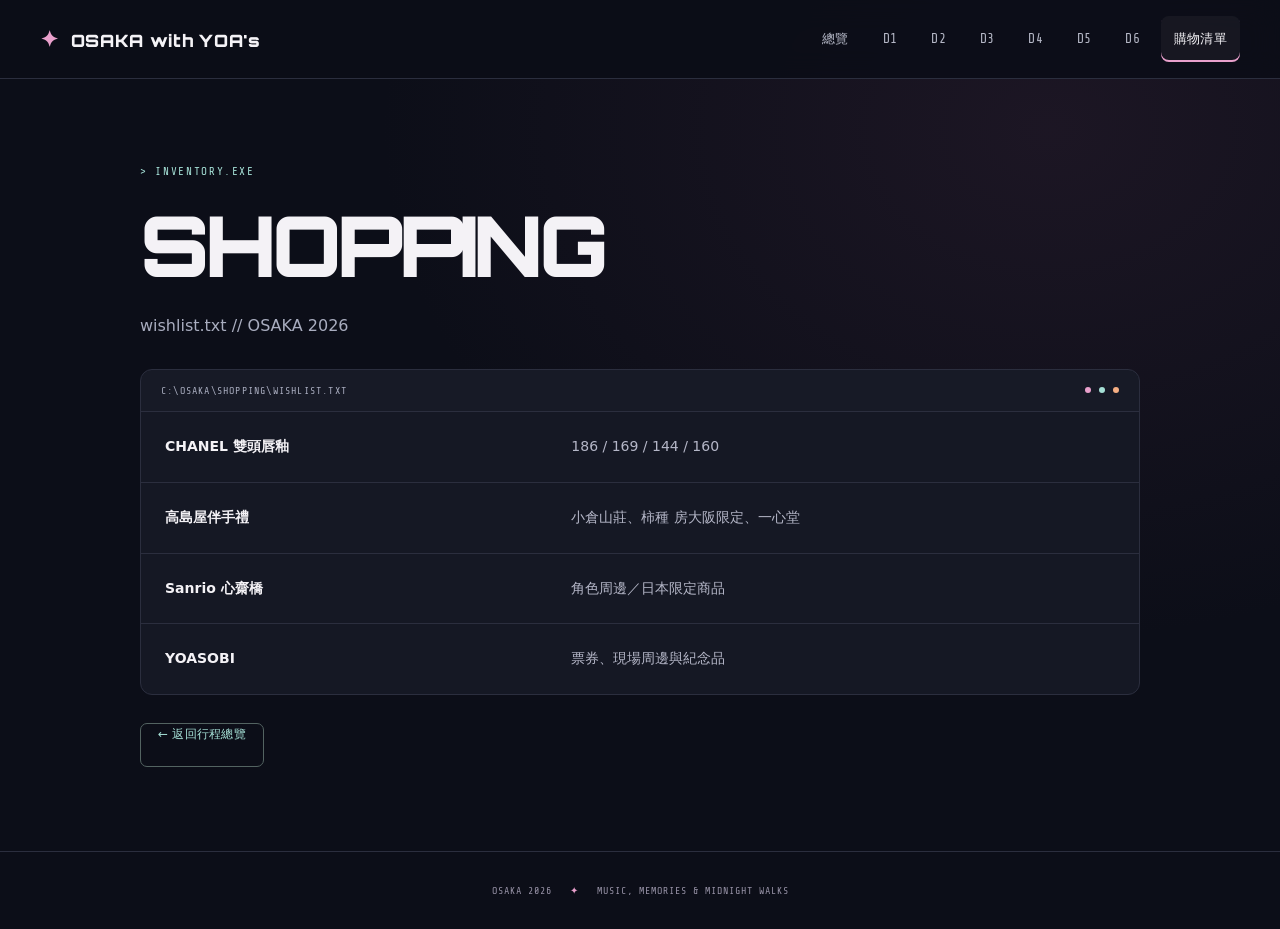
==== shopping.html @ 96be24d6 "Add Osaka travel site with refined responsive design" ====
<!doctype html>
<html lang="zh-Hant">
<head>
<meta charset="utf-8"><meta name="viewport" content="width=device-width, initial-scale=1">
<meta name="theme-color" content="#090014">
<title>Shopping // Osaka 2026</title>
<link rel="preconnect" href="https://fonts.googleapis.com">
<link rel="preconnect" href="https://fonts.gstatic.com" crossorigin>
<link href="https://fonts.googleapis.com/css2?family=Orbitron:wght@400;500;700;900&family=Share+Tech+Mono&display=swap" rel="stylesheet">
<link rel="stylesheet" href="./assets/css/styles.css">
</head><body><div class="sun"></div><div class="grid-floor"></div><div class="scanlines"></div>
<a class="skip-link" href="#main-content">跳至主要內容</a><header class="site-header">
  <div class="wrap nav">
    <a class="brand" href="./index.html">OSAKA with YOA's</a>
    <nav class="navlinks" aria-label="主要導覽">
      <a href="./index.html">總覽</a>
      <a href="./days/day1.html">D1</a>
      <a href="./days/day2.html">D2</a>
      <a href="./days/day3.html">D3</a>
      <a href="./days/day4.html">D4</a>
      <a href="./days/day5.html">D5</a>
      <a href="./days/day6.html">D6</a>
      <a href="./shopping.html">購物清單</a>
    </nav>
  </div>
</header>
<main id="main-content" class="section"><div class="wrap">
  <div class="kicker">&gt; inventory.exe</div>
  <h1 class="page-title">SHOPPING</h1>
  <p class="lead">wishlist.txt // OSAKA 2026</p>
  <div class="shop-list reveal">
    <div class="window-bar"><span>C:\OSAKA\SHOPPING\wishlist.txt</span><div class="dots"><i class="dot m"></i><i class="dot c"></i><i class="dot o"></i></div></div>
    <div class="shop-row"><strong>CHANEL 雙頭唇釉</strong><span>186 / 169 / 144 / 160</span></div>
    <div class="shop-row"><strong>高島屋伴手禮</strong><span>小倉山莊、柿種 房大阪限定、一心堂</span></div>
    <div class="shop-row"><strong>Sanrio 心齋橋</strong><span>角色周邊／日本限定商品</span></div>
    <div class="shop-row"><strong>YOASOBI</strong><span>票券、現場周邊與紀念品</span></div>
  </div>
  <a class="btn back" href="index.html"><span>← 返回行程總覽</span></a>
</div></main>
<footer><div class="wrap">OSAKA 2026 <span class="footer-dot">✦</span> MUSIC, MEMORIES & MIDNIGHT WALKS</div></footer>
<script src="./assets/js/main.js"></script></body></html>
---- assets/css/styles.css ----
:root{
  --void:#090014;
  --fg:#E0E0E0;
  --panel:rgba(26,16,60,.82);
  --panel-solid:#1a103c;
  --magenta:#FF00FF;
  --cyan:#00FFFF;
  --orange:#FF9900;
  --border:#2D1B4E;
  --muted:#9d93b5;
  --heading:"Orbitron",sans-serif;
  --mono:"Share Tech Mono",monospace;
  --container:1180px;
  --section:clamp(72px,9vw,124px);
}
*{box-sizing:border-box}
html{scroll-behavior:smooth}
body{
  margin:0;background:var(--void);color:var(--fg);font-family:var(--mono);
  line-height:1.65;overflow-x:hidden;
}
a{color:inherit}
.wrap{width:min(var(--container),calc(100% - 28px));margin:auto;position:relative;z-index:2}
.scanlines{
  position:fixed;inset:0;z-index:80;pointer-events:none;
  background:linear-gradient(rgba(18,16,20,0) 50%,rgba(0,0,0,.24) 50%),
             linear-gradient(90deg,rgba(255,0,0,.025),rgba(0,255,0,.01),rgba(0,0,255,.025));
  background-size:100% 4px,5px 100%;mix-blend-mode:screen;opacity:.48;
}
.sun{
  position:fixed;width:min(60vw,680px);aspect-ratio:1;border-radius:50%;
  left:50%;top:5vh;transform:translateX(-50%);
  background:linear-gradient(to bottom,var(--orange),var(--magenta));
  filter:blur(110px);opacity:.18;z-index:-2;pointer-events:none;
}
.grid-floor{
  position:fixed;left:-35vw;right:-35vw;bottom:-25vh;height:68vh;z-index:-1;pointer-events:none;
  background-image:linear-gradient(transparent 95%,rgba(255,0,255,.72) 95%),
                   linear-gradient(90deg,transparent 95%,rgba(0,255,255,.50) 95%);
  background-size:42px 42px;transform:perspective(500px) rotateX(62deg) scale(1.6);
  transform-origin:bottom center;mask-image:linear-gradient(to bottom,transparent,black 25%,black);opacity:.40;
}
.site-header{
  position:sticky;top:0;z-index:50;background:rgba(9,0,20,.88);
  border-bottom:1px solid rgba(0,255,255,.35);backdrop-filter:blur(14px);
}
.nav{display:flex;align-items:center;justify-content:space-between;gap:20px;min-height:58px}
.brand{font-family:var(--heading);font-weight:900;color:var(--magenta);text-decoration:none;text-shadow:0 0 12px #ff00ff}
.navlinks{display:flex;gap:4px;overflow:auto;scrollbar-width:none}
.navlinks::-webkit-scrollbar{display:none}
.navlinks a{
  text-decoration:none;padding:18px 10px 15px;font-size:12px;letter-spacing:.1em;text-transform:uppercase;
  color:#aaa0ba;border-bottom:2px solid transparent;white-space:nowrap;transition:.2s linear;
}
.navlinks a:hover,.navlinks a.active{color:var(--cyan);border-color:var(--cyan);text-shadow:0 0 9px var(--cyan)}
.hero{min-height:88svh;display:grid;align-items:center;padding:70px 0}
.kicker,.prompt{color:var(--cyan);text-transform:uppercase;letter-spacing:.18em;font-size:12px}
.hero h1,.page-title{
  margin:16px 0 0;font-family:var(--heading);text-transform:uppercase;font-weight:900;
  line-height:.86;letter-spacing:-.055em;
  background:linear-gradient(90deg,var(--orange),var(--magenta),var(--cyan));
  -webkit-background-clip:text;color:transparent;filter:drop-shadow(0 0 26px rgba(255,0,255,.35));
}
.hero h1{font-size:clamp(58px,12vw,156px);max-width:1050px}
.page-title{font-size:clamp(54px,9vw,118px)}
.lead{max-width:760px;font-size:clamp(17px,2vw,22px);color:#d5cfe2;margin:22px 0 32px}
.system-panel,.card,.terminal{
  border:2px solid var(--cyan);background:rgba(9,0,20,.72);box-shadow:0 0 24px rgba(0,255,255,.16);backdrop-filter:blur(12px);
}
.window-bar{
  display:flex;align-items:center;justify-content:space-between;gap:14px;padding:10px 14px;
  border-bottom:1px solid var(--cyan);background:rgba(0,255,255,.08);
  text-transform:uppercase;letter-spacing:.12em;color:var(--cyan);font-size:12px;
}
.dots{display:flex;gap:8px}.dot{width:10px;height:10px;border-radius:50%}
.dot.m{background:var(--magenta);box-shadow:0 0 10px var(--magenta)}
.dot.c{background:var(--cyan);box-shadow:0 0 10px var(--cyan)}
.dot.o{background:var(--orange);box-shadow:0 0 10px var(--orange)}
.meta-grid{display:grid;grid-template-columns:repeat(4,1fr)}
.meta{padding:18px;min-height:104px;border-right:1px solid rgba(0,255,255,.25)}
.meta:last-child{border-right:0}
.meta small{display:block;color:var(--magenta);letter-spacing:.12em;text-transform:uppercase;margin-bottom:8px}
.section{padding:var(--section) 0}
.section-head{display:grid;grid-template-columns:.8fr 1.2fr;gap:48px;align-items:end;margin-bottom:52px}
.section-head h2{font-family:var(--heading);font-size:clamp(40px,6vw,78px);line-height:.95;margin:0;color:#fff;text-transform:uppercase}
.section-head p{color:#c4bbcf;font-size:18px}
.day-grid{display:grid;grid-template-columns:repeat(3,1fr);gap:18px}
.day-card{
  min-height:280px;padding:22px;border:1px solid rgba(255,0,255,.34);border-top:2px solid var(--cyan);
  background:var(--panel);text-decoration:none;position:relative;overflow:hidden;transition:.2s linear;
}
.day-card:hover{transform:translateY(-7px);box-shadow:0 0 30px rgba(255,0,255,.20),0 0 18px rgba(0,255,255,.12);border-color:var(--magenta)}
.day-card .num{font-family:var(--heading);font-size:68px;font-weight:900;color:transparent;-webkit-text-stroke:2px var(--magenta)}
.day-card h3{font-family:var(--heading);color:var(--cyan);font-size:22px;margin:18px 0 8px;text-transform:uppercase}
.day-card p{color:#bcb3c9;margin:0}
.event-list{display:flex;flex-direction:column;gap:16px;margin-top:42px}
.event{border:1px solid rgba(255,0,255,.30);border-top:2px solid var(--cyan);background:var(--panel);padding:22px 24px}
.event-time{color:var(--magenta);font-size:12px;letter-spacing:.11em;text-transform:uppercase;margin-bottom:8px}
.event h3{font-family:var(--heading);font-size:22px;color:var(--cyan);margin:0;text-transform:uppercase;text-shadow:0 0 7px rgba(0,255,255,.65)}
.event p{color:#bdb4c9;margin:10px 0 0}
.tags,.actions{display:flex;flex-wrap:wrap;gap:10px;margin-top:14px}
.tag{border:1px solid rgba(255,0,255,.55);color:#ffc4ff;padding:5px 9px;font-size:11px;transform:skewX(-12deg)}
.tag span{display:inline-block;transform:skewX(12deg)}
.btn{
  min-height:44px;display:inline-flex;align-items:center;justify-content:center;padding:0 16px;
  text-decoration:none;text-transform:uppercase;letter-spacing:.1em;font-size:12px;
  border:2px solid var(--cyan);color:var(--cyan);transform:skewX(-12deg);transition:.2s linear;
}
.btn span{transform:skewX(12deg)}
.btn:hover{transform:skewX(0) scale(1.04);background:var(--cyan);color:#000;box-shadow:0 0 24px var(--cyan)}
.btn:hover span{transform:none}
.feature{
  margin:52px 0;padding:42px;border-top:2px solid var(--magenta);border-bottom:2px solid var(--cyan);
  background:radial-gradient(circle at 80% 20%,rgba(255,0,255,.22),transparent 30rem),rgba(15,4,33,.96);
}
.feature h2{font-family:var(--heading);font-size:clamp(46px,7vw,88px);margin:0;background:linear-gradient(90deg,var(--orange),var(--magenta),var(--cyan));-webkit-background-clip:text;color:transparent}
.feature .big-time{font-family:var(--heading);font-size:clamp(30px,4vw,50px);color:#fff;margin-top:18px}
.shop-list{border:2px solid rgba(224,224,224,.22);background:rgba(26,16,60,.92)}
.shop-row{display:grid;grid-template-columns:1fr 1.4fr;gap:18px;padding:18px;border-bottom:1px solid rgba(224,224,224,.14)}
.shop-row:last-child{border-bottom:0}.shop-row strong{color:var(--cyan)}.shop-row span{color:#bcb3c9}
.back{display:inline-block;margin-top:28px}
footer{padding:34px 0 44px;border-top:1px solid var(--border);text-align:center;color:#746a85;text-transform:uppercase;letter-spacing:.16em;font-size:11px}
.reveal{opacity:0;transform:translateY(18px);transition:opacity .38s linear,transform .38s linear}.reveal.visible{opacity:1;transform:none}
@media(max-width:900px){
  .meta-grid{grid-template-columns:1fr 1fr}.meta:nth-child(2){border-right:0}.meta:nth-child(-n+2){border-bottom:1px solid rgba(0,255,255,.25)}
  .section-head{grid-template-columns:1fr;gap:18px}.day-grid{grid-template-columns:1fr 1fr}
}
@media(max-width:620px){
  .wrap{width:min(100% - 20px,var(--container))}
  .brand{display:none}.nav{display:block}.navlinks a{padding-inline:9px}
  .hero{min-height:auto;padding:82px 0 54px}
  .meta-grid{grid-template-columns:1fr}.meta{border-right:0;border-bottom:1px solid rgba(0,255,255,.25)}.meta:last-child{border-bottom:0}
  .day-grid{grid-template-columns:1fr}.day-card{min-height:220px}
  .event{padding:18px}.btn{width:100%}.shop-row{grid-template-columns:1fr;gap:6px}
}
@media(prefers-reduced-motion:reduce){html{scroll-behavior:auto}.reveal{opacity:1;transform:none;transition:none}}
/* Osaka after hours — shared visual system */
:root{--void:#0c0e18;--fg:#f4f2f6;--panel:#151824;--panel-solid:#151824;--magenta:#e9a0cc;--cyan:#a5e0d6;--orange:#f6af83;--border:#2b2e3e;--muted:#a9adbf;--container:1200px;--section:84px;--heading:"Orbitron","Noto Sans TC",sans-serif;--mono:"Share Tech Mono","Microsoft JhengHei",sans-serif}
body{font-family:"Microsoft JhengHei",system-ui,sans-serif;background:radial-gradient(ellipse at 82% 14%,#35223666,transparent 45%),var(--void);line-height:1.7}
::selection{background:#e9a0cc;color:#0c0e18}
.wrap{width:min(var(--container),calc(100% - 80px))}
.scanlines,.grid-floor,.sun{display:none}
.site-header{background:#0c0e18e8;border-bottom:1px solid var(--border)}
.nav{min-height:78px;gap:30px}.brand{font-size:17px;letter-spacing:.04em;color:var(--fg);text-shadow:none}.brand::before{content:'✦';color:var(--magenta);margin-right:12px;font-size:22px}
.navlinks{gap:8px}.navlinks a{font-family:var(--mono);letter-spacing:.02em;font-size:13px;padding:12px 13px;border-radius:8px;border-bottom:0;color:#b5b7c6}.navlinks a:hover,.navlinks a.active{color:var(--fg);background:#ffffff0b;text-shadow:none}.navlinks a.active{box-shadow:inset 0 -2px var(--magenta)}
.hero{min-height:0;padding:54px 0 0}.kicker,.prompt{font-family:var(--mono);font-size:11px;letter-spacing:.15em;color:var(--cyan)}.season-line{display:inline-block;width:42px;height:1px;background:#646373;vertical-align:middle;margin:0 16px}
.hero-layout{display:grid;grid-template-columns:1.35fr 1fr;gap:40px;align-items:center;margin:30px 0 46px}.hero-eyebrow{font-size:14px;color:#c6bbc8;margin:12px 0 26px;letter-spacing:.13em}.hero h1{font-size:clamp(62px,7.5vw,104px);line-height:1.05;letter-spacing:-.055em;color:var(--fg);background:none;filter:none;margin:0}.hero h1 span{display:block;font-size:clamp(23px,3vw,40px);letter-spacing:-.035em;color:var(--magenta);margin-top:12px;white-space:nowrap}.hero-description{color:#b3b4c4;font-size:15px;line-height:2;margin:28px 0}.hero-actions{display:flex;align-items:center;gap:26px}.text-link{font-size:13px;text-decoration:none;color:#e3dbe7}.text-link span{margin-left:12px;color:var(--magenta)}
.travel-art{position:relative;height:360px;overflow:hidden;border:1px solid #65536555;border-radius:140px 140px 16px 16px;background:linear-gradient(160deg,#302336,#171c2d 75%);isolation:isolate}.travel-art::after{content:'';position:absolute;inset:0;background:repeating-linear-gradient(0deg,transparent 0 5px,#10142319 5px 6px);pointer-events:none;z-index:-1}.art-sun{position:absolute;width:226px;height:226px;border-radius:50%;background:linear-gradient(#f8c4a0,#cf82ad 65%,#664e7c);top:38px;left:50%;transform:translateX(-50%);box-shadow:0 0 70px #d397a52a;z-index:-2}.art-word{position:absolute;top:52px;left:0;right:0;text-align:center;font-weight:900;font-size:112px;letter-spacing:.03em;color:#201c30;line-height:1.4}.art-caption{position:absolute;top:222px;left:0;right:0;text-align:center;font-size:11px;letter-spacing:.32em;color:#fce4eb}.art-ticket{position:absolute;bottom:35px;left:24px;right:24px;background:#141623ed;border:1px solid #b199b544;padding:13px 18px;transform:rotate(-4deg);display:grid;grid-template-columns:1fr auto;align-items:center;gap:2px 12px}.art-ticket strong{font-family:var(--heading);font-size:23px;grid-row:1 / 3;grid-column:1}.art-ticket span{font-family:var(--mono);font-size:8px;letter-spacing:.06em;text-align:right;color:#c9bdcd}.art-coordinate{position:absolute;bottom:8px;left:0;right:0;text-align:center;font-family:var(--mono);font-size:9px;letter-spacing:.16em;color:#a194b0}.orbit{position:absolute;border:1px solid #e8bacc25;width:460px;height:155px;border-radius:50%;left:-15px;top:130px;transform:rotate(-30deg);z-index:-1}.orbit-two{transform:rotate(35deg);top:118px}
.system-panel,.card,.terminal{border:1px solid var(--border);background:#131621;box-shadow:none;border-radius:12px;overflow:hidden;backdrop-filter:none}.window-bar{background:#ffffff02;border-bottom:1px solid var(--border);font-family:var(--mono);font-size:10px;padding:12px 20px;color:#a9adbf}.dot{width:6px;height:6px}.dot.m,.dot.c,.dot.o{box-shadow:none}.meta{min-height:100px;padding:20px 22px;border-color:var(--border)}.meta small{font-family:var(--mono);font-size:10px;letter-spacing:.07em;color:#969bae}.meta strong{font-size:13px;font-weight:500}.meta:last-child strong{color:var(--cyan);font-family:var(--mono);font-size:18px}
.section{padding:var(--section) 0;scroll-margin-top:88px}.section-head{grid-template-columns:1fr 1fr;gap:40px;margin-bottom:30px}.section-head h2{font-family:"Microsoft JhengHei",sans-serif;font-size:36px;line-height:1.4;letter-spacing:-.04em;margin:13px 0 0}.section-head h2 br{display:none}.section-head p{font-size:13px;line-height:2;color:var(--muted);margin:0 0 4px;justify-self:end}.day-grid{gap:18px}.day-card{min-height:238px;border:1px solid var(--border);border-radius:12px;padding:22px 24px;background:linear-gradient(130deg,#1d1e2d,#141822);transition:transform .2s,border-color .2s,background .2s}.day-card:hover{transform:translateY(-4px);border-color:#b47b9f;box-shadow:0 14px 30px #0003;background:#202030}.card-top{display:flex;justify-content:space-between;align-items:center}.day-label{font-family:var(--mono);font-size:11px;letter-spacing:.12em;color:var(--magenta)}.card-arrow{color:#b9b6c6;font-size:19px}.day-card .num{position:absolute;right:16px;top:32px;font-size:82px;color:#ffffff04;-webkit-text-stroke:1px #ffffff09;pointer-events:none}.card-date{font-family:var(--mono);font-size:11px;letter-spacing:.04em;color:#a6a5b7;margin-top:45px}.day-card h3{font-family:"Microsoft JhengHei",sans-serif;color:var(--fg);font-size:18px;line-height:1.5;margin:8px 0}.day-card p{font-size:12px;color:#a6a8bb}.day-card:nth-child(2),.day-card:nth-child(3){background:linear-gradient(130deg,#2a2031,#191923)}.day-card:nth-child(4) .day-label{color:var(--cyan)}
.page-title{background:none;color:var(--fg);filter:none;line-height:1.12;font-size:clamp(40px,7vw,84px);overflow-wrap:anywhere}.lead{font-size:16px;color:var(--muted);margin:20px 0 30px}.event-list{gap:20px;margin-top:34px;padding-left:24px;border-left:1px solid #3d3347}.event{border:1px solid var(--border);border-radius:12px;padding:26px 28px;position:relative;background:#151824}.event::before{content:'';width:9px;height:9px;border-radius:50%;position:absolute;left:-30px;top:31px;background:var(--magenta);box-shadow:0 0 0 5px var(--void)}.event-time{font-family:var(--mono);color:var(--magenta);margin-bottom:9px}.event h3{font-family:"Microsoft JhengHei",sans-serif;font-size:22px;color:var(--fg);text-shadow:none;line-height:1.5}.event p{color:#b5b7c8;font-size:14px;line-height:1.9}.tag{transform:none;border:1px solid #67506b;background:#e9a0cc08;color:#dcc6df;border-radius:5px;font-size:11px;padding:4px 9px}.tag span{transform:none}.btn{transform:none;border:1px solid #536361;border-radius:7px;color:var(--cyan);font-family:inherit;letter-spacing:.02em;padding:0 17px;font-size:12px;min-height:44px}.btn span{transform:none}.btn:hover{transform:translateY(-1px);background:#a5e0d61a;color:#d3f8f2;box-shadow:none}.btn.primary{background:var(--magenta);border-color:var(--magenta);color:#251524;font-weight:700;padding:0 22px;min-height:48px}.btn.primary:hover{background:#f3bbde}.feature{margin:34px 0;border:1px solid #68506a;border-radius:16px;background:radial-gradient(ellipse at 90% 15%,#65416188,transparent 65%),#1e1a2a;padding:36px}.feature h2{font-size:clamp(34px,6vw,72px);color:var(--magenta);background:none;overflow-wrap:anywhere}.feature .big-time{font-size:clamp(23px,4vw,38px);line-height:1.6}.feature p{font-family:var(--mono);font-size:12px;letter-spacing:.1em;color:#b9adca}.shop-list{border:1px solid var(--border);border-radius:12px;background:#151824;overflow:hidden}.shop-row{padding:23px 24px;font-size:14px;border-color:var(--border)}.shop-row strong{color:var(--fg)}.shop-row span{color:#b5b7c8}footer{color:#9691a5;font-family:var(--mono);font-size:10px;letter-spacing:.1em;padding:30px 0}.footer-dot{color:var(--magenta);margin:0 12px}.reveal{opacity:1;transform:none}.skip-link{position:fixed;left:16px;top:-80px;z-index:100;background:var(--magenta);color:#17121d;padding:10px 18px;border-radius:8px}.skip-link:focus{top:12px}a:focus-visible{outline:2px solid var(--cyan);outline-offset:5px}
@media(min-width:901px){main.section>.wrap{max-width:1000px}}
@media(max-width:1000px){.wrap{width:calc(100% - 48px)}.hero-layout{gap:24px;grid-template-columns:1.2fr 1fr}.nav{gap:16px}.navlinks{gap:1px}.navlinks a{padding-inline:10px}.meta:nth-child(-n+2){border-color:var(--border)}.travel-art{height:330px}.art-ticket{left:14px;right:14px;padding:12px}.art-ticket strong{font-size:18px}.section-head h2{font-size:30px}}
@media(max-width:720px){.wrap{width:calc(100% - 36px)}.nav{display:flex;flex-wrap:wrap;gap:2px;padding-top:12px;padding-bottom:6px}.brand{display:block;font-size:14px}.navlinks{width:100%;justify-content:space-between}.navlinks a{padding:10px 8px;font-size:12px}.hero{padding-top:32px}.hero-layout{grid-template-columns:1fr;margin-top:22px;gap:34px}.hero h1{font-size:76px}.hero h1 span{font-size:29px}.hero-eyebrow{font-size:12px;margin-bottom:20px}.hero-description{font-size:14px;margin:24px 0}.travel-art{height:280px;border-radius:100px 100px 12px 12px}.art-sun{top:20px;width:200px;height:200px}.art-word{font-size:94px;top:28px}.art-caption{top:175px}.art-ticket{left:28px;right:28px;bottom:27px}.art-ticket strong{font-size:23px}.orbit{left:calc(50% - 230px);top:75px}.meta-grid{grid-template-columns:1fr 1fr}.meta{padding:16px 14px;min-height:104px;border-bottom:0;border-right:1px solid var(--border)}.meta:nth-child(-n+2){border-bottom:1px solid var(--border)}.meta:nth-child(2n){border-right:0}.meta strong{font-size:12px}.meta:last-child strong{font-size:16px}.section{padding:56px 0;scroll-margin-top:126px}.section-head{grid-template-columns:1fr;gap:16px}.section-head p{justify-self:start;font-size:12px}.section-head h2{font-size:29px}.day-grid{grid-template-columns:1fr 1fr;gap:12px}.day-card{padding:16px;min-height:233px}.day-card h3{font-size:16px}.day-card p{font-size:11px}.card-date{font-size:9px;margin-top:34px}.day-card .num{font-size:62px;top:38px}.event-list{padding-left:18px}.event{padding:20px}.event::before{left:-24px}.event h3{font-size:19px}.btn{width:auto}.feature{padding:24px}.shop-row{grid-template-columns:1fr;gap:6px;padding:20px}.hero-actions{gap:22px}.page-title{font-size:clamp(34px,9vw,58px)}}
@media(max-width:380px){.hero h1{font-size:64px}.hero h1 span{font-size:25px}.kicker{font-size:9px}.season-line{width:20px;margin:0 8px}.day-grid{grid-template-columns:1fr}.day-card{min-height:205px}.navlinks a{padding-inline:6px}.art-ticket{left:16px;right:16px}.meta strong{font-size:11px}}
@media(prefers-reduced-motion:reduce){*,*::before,*::after{scroll-behavior:auto!important;transition:none!important;animation:none!important}}
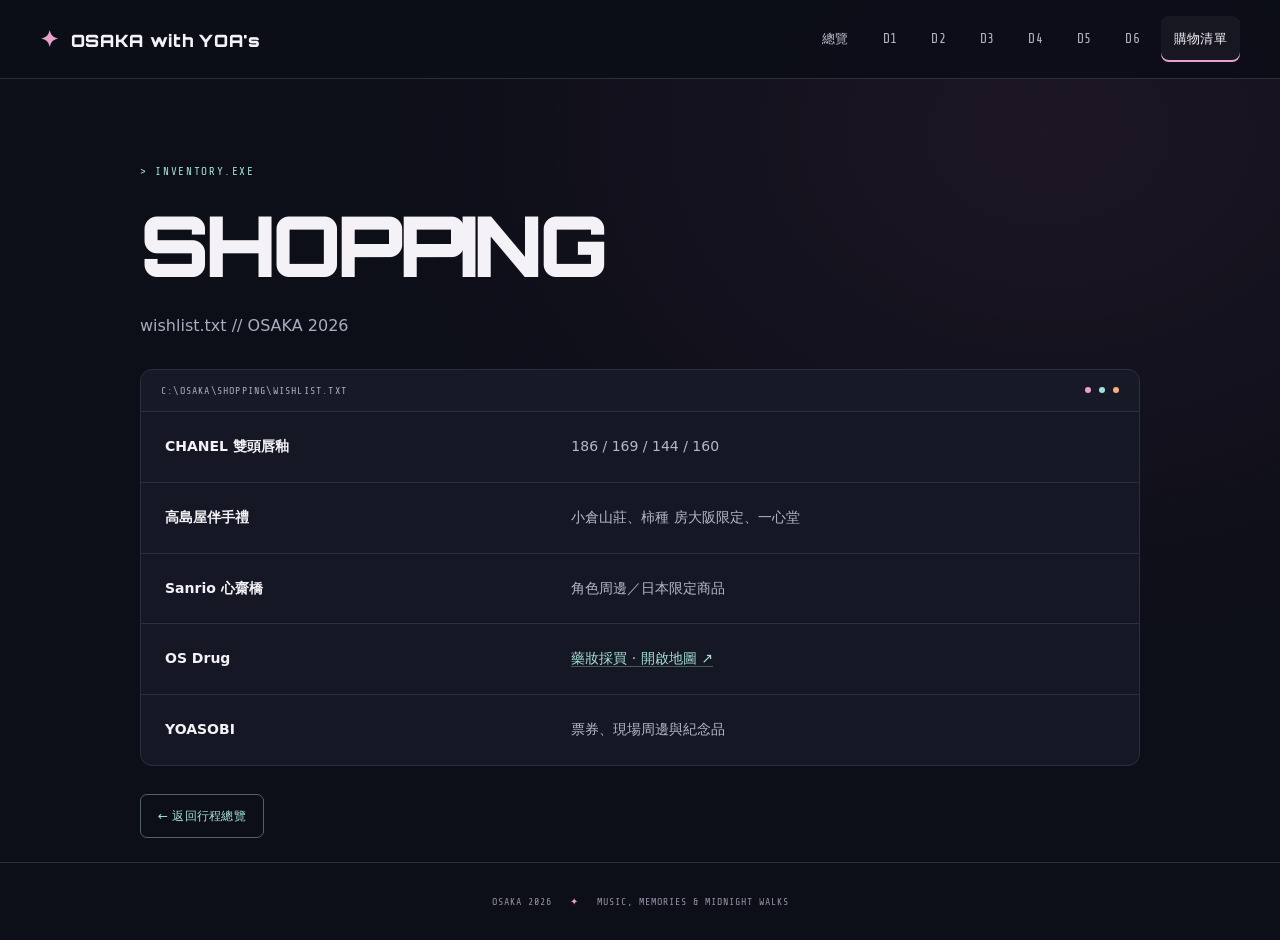
==== commit 40ecbdaa: "Add OS Drug to shopping list" ====
--- a/shopping.html
+++ b/shopping.html
@@ -33,9 +33,10 @@
     <div class="shop-row"><strong>CHANEL 雙頭唇釉</strong><span>186 / 169 / 144 / 160</span></div>
     <div class="shop-row"><strong>高島屋伴手禮</strong><span>小倉山莊、柿種 房大阪限定、一心堂</span></div>
     <div class="shop-row"><strong>Sanrio 心齋橋</strong><span>角色周邊／日本限定商品</span></div>
+    <div class="shop-row"><strong>OS Drug</strong><span><a class="shop-link" href="https://www.google.com/maps/place/Os+Drug/@34.6661692,135.496489,16z/data=!3m2!4b1!5s0x6000e76ca95488ad:0x5aafd33e872e8af5!4m6!3m5!1s0x6000e76caeaa346b:0xeec3adb1fd1fbf93!8m2!3d34.6661649!4d135.5013599!16s%2Fg%2F11b8tbm7j9?authuser=1&amp;entry=ttu&amp;g_ep=EgoyMDI2MDkyMy4wIKXMDSoASAFQAw%3D%3D" target="_blank" rel="noopener noreferrer">藥妝採買 · 開啟地圖 ↗</a></span></div>
     <div class="shop-row"><strong>YOASOBI</strong><span>票券、現場周邊與紀念品</span></div>
   </div>
   <a class="btn back" href="index.html"><span>← 返回行程總覽</span></a>
 </div></main>
 <footer><div class="wrap">OSAKA 2026 <span class="footer-dot">✦</span> MUSIC, MEMORIES & MIDNIGHT WALKS</div></footer>
-<script src="./assets/js/main.js"></script></body></html>+<script src="./assets/js/main.js"></script></body></html>
--- a/assets/css/styles.css
+++ b/assets/css/styles.css
@@ -155,3 +155,11 @@
 @media(max-width:720px){.wrap{width:calc(100% - 36px)}.nav{display:flex;flex-wrap:wrap;gap:2px;padding-top:12px;padding-bottom:6px}.brand{display:block;font-size:14px}.navlinks{width:100%;justify-content:space-between}.navlinks a{padding:10px 8px;font-size:12px}.hero{padding-top:32px}.hero-layout{grid-template-columns:1fr;margin-top:22px;gap:34px}.hero h1{font-size:76px}.hero h1 span{font-size:29px}.hero-eyebrow{font-size:12px;margin-bottom:20px}.hero-description{font-size:14px;margin:24px 0}.travel-art{height:280px;border-radius:100px 100px 12px 12px}.art-sun{top:20px;width:200px;height:200px}.art-word{font-size:94px;top:28px}.art-caption{top:175px}.art-ticket{left:28px;right:28px;bottom:27px}.art-ticket strong{font-size:23px}.orbit{left:calc(50% - 230px);top:75px}.meta-grid{grid-template-columns:1fr 1fr}.meta{padding:16px 14px;min-height:104px;border-bottom:0;border-right:1px solid var(--border)}.meta:nth-child(-n+2){border-bottom:1px solid var(--border)}.meta:nth-child(2n){border-right:0}.meta strong{font-size:12px}.meta:last-child strong{font-size:16px}.section{padding:56px 0;scroll-margin-top:126px}.section-head{grid-template-columns:1fr;gap:16px}.section-head p{justify-self:start;font-size:12px}.section-head h2{font-size:29px}.day-grid{grid-template-columns:1fr 1fr;gap:12px}.day-card{padding:16px;min-height:233px}.day-card h3{font-size:16px}.day-card p{font-size:11px}.card-date{font-size:9px;margin-top:34px}.day-card .num{font-size:62px;top:38px}.event-list{padding-left:18px}.event{padding:20px}.event::before{left:-24px}.event h3{font-size:19px}.btn{width:auto}.feature{padding:24px}.shop-row{grid-template-columns:1fr;gap:6px;padding:20px}.hero-actions{gap:22px}.page-title{font-size:clamp(34px,9vw,58px)}}
 @media(max-width:380px){.hero h1{font-size:64px}.hero h1 span{font-size:25px}.kicker{font-size:9px}.season-line{width:20px;margin:0 8px}.day-grid{grid-template-columns:1fr}.day-card{min-height:205px}.navlinks a{padding-inline:6px}.art-ticket{left:16px;right:16px}.meta strong{font-size:11px}}
 @media(prefers-reduced-motion:reduce){*,*::before,*::after{scroll-behavior:auto!important;transition:none!important;animation:none!important}}
+
+/* Center the back-button label and keep page-end spacing compact. */
+.btn.back{display:inline-flex;align-items:center;justify-content:center}
+main.section{padding-bottom:24px}
+.meta-link{color:inherit;text-decoration:none;border-bottom:1px solid transparent;transition:color .2s,border-color .2s}
+.meta-link:hover{color:var(--cyan);border-color:var(--cyan)}
+.shop-link{color:var(--cyan);text-decoration:none;border-bottom:1px solid #a5e0d655}
+.shop-link:hover{border-color:var(--cyan)}
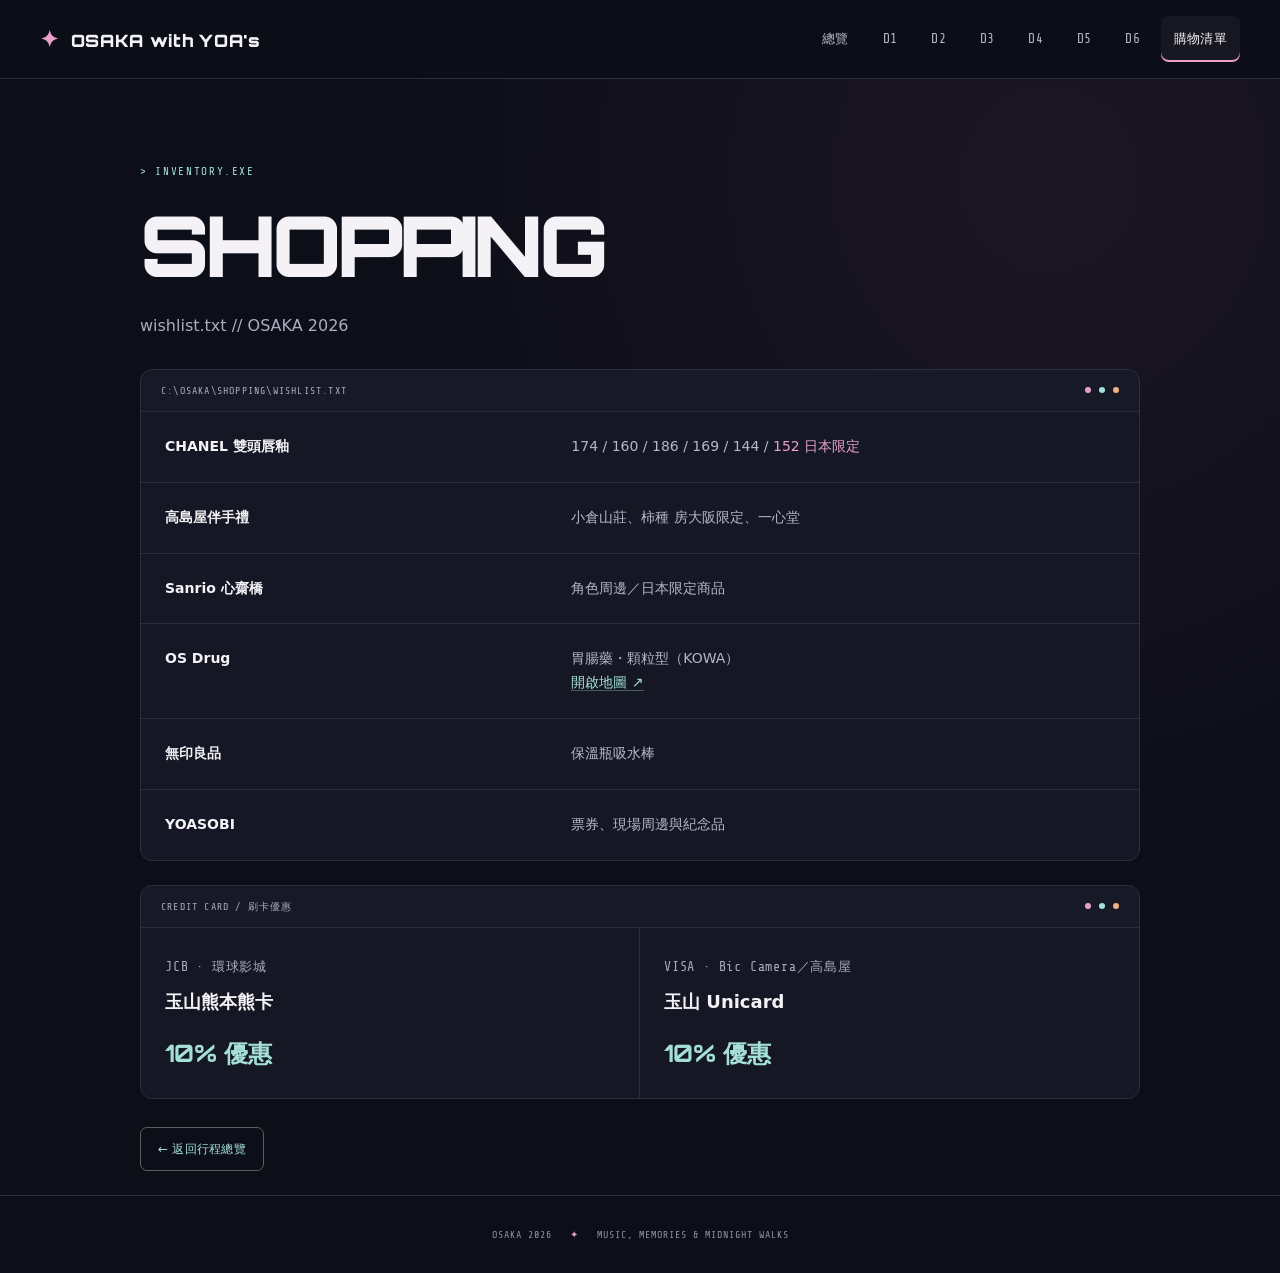
==== commit 2c1117d0: "Expand shopping list and add card benefits" ====
--- a/shopping.html
+++ b/shopping.html
@@ -30,12 +30,20 @@
   <p class="lead">wishlist.txt // OSAKA 2026</p>
   <div class="shop-list reveal">
     <div class="window-bar"><span>C:\OSAKA\SHOPPING\wishlist.txt</span><div class="dots"><i class="dot m"></i><i class="dot c"></i><i class="dot o"></i></div></div>
-    <div class="shop-row"><strong>CHANEL 雙頭唇釉</strong><span>186 / 169 / 144 / 160</span></div>
+    <div class="shop-row"><strong>CHANEL 雙頭唇釉</strong><span>174 / 160 / 186 / 169 / 144 / <em>152 日本限定</em></span></div>
     <div class="shop-row"><strong>高島屋伴手禮</strong><span>小倉山莊、柿種 房大阪限定、一心堂</span></div>
     <div class="shop-row"><strong>Sanrio 心齋橋</strong><span>角色周邊／日本限定商品</span></div>
-    <div class="shop-row"><strong>OS Drug</strong><span><a class="shop-link" href="https://www.google.com/maps/place/Os+Drug/@34.6661692,135.496489,16z/data=!3m2!4b1!5s0x6000e76ca95488ad:0x5aafd33e872e8af5!4m6!3m5!1s0x6000e76caeaa346b:0xeec3adb1fd1fbf93!8m2!3d34.6661649!4d135.5013599!16s%2Fg%2F11b8tbm7j9?authuser=1&amp;entry=ttu&amp;g_ep=EgoyMDI2MDkyMy4wIKXMDSoASAFQAw%3D%3D" target="_blank" rel="noopener noreferrer">藥妝採買 · 開啟地圖 ↗</a></span></div>
+    <div class="shop-row"><strong>OS Drug</strong><span>胃腸藥・顆粒型（KOWA）<br><a class="shop-link" href="https://www.google.com/maps/place/Os+Drug/@34.6661692,135.496489,16z/data=!3m2!4b1!5s0x6000e76ca95488ad:0x5aafd33e872e8af5!4m6!3m5!1s0x6000e76caeaa346b:0xeec3adb1fd1fbf93!8m2!3d34.6661649!4d135.5013599!16s%2Fg%2F11b8tbm7j9?authuser=1&amp;entry=ttu&amp;g_ep=EgoyMDI2MDkyMy4wIKXMDSoASAFQAw%3D%3D" target="_blank" rel="noopener noreferrer">開啟地圖 ↗</a></span></div>
+    <div class="shop-row"><strong>無印良品</strong><span>保溫瓶吸水棒</span></div>
     <div class="shop-row"><strong>YOASOBI</strong><span>票券、現場周邊與紀念品</span></div>
   </div>
+  <section class="card-benefits reveal" aria-labelledby="card-benefits-title">
+    <div class="window-bar"><span id="card-benefits-title">CREDIT CARD / 刷卡優惠</span><div class="dots"><i class="dot m"></i><i class="dot c"></i><i class="dot o"></i></div></div>
+    <div class="benefit-grid">
+      <article class="benefit-card"><small>JCB · 環球影城</small><h2>玉山熊本熊卡</h2><strong>10% 優惠</strong></article>
+      <article class="benefit-card"><small>VISA · Bic Camera／高島屋</small><h2>玉山 Unicard</h2><strong>10% 優惠</strong></article>
+    </div>
+  </section>
   <a class="btn back" href="index.html"><span>← 返回行程總覽</span></a>
 </div></main>
 <footer><div class="wrap">OSAKA 2026 <span class="footer-dot">✦</span> MUSIC, MEMORIES & MIDNIGHT WALKS</div></footer>
--- a/assets/css/styles.css
+++ b/assets/css/styles.css
@@ -163,3 +163,12 @@
 .meta-link:hover{color:var(--cyan);border-color:var(--cyan)}
 .shop-link{color:var(--cyan);text-decoration:none;border-bottom:1px solid #a5e0d655}
 .shop-link:hover{border-color:var(--cyan)}
+.shop-row em{color:var(--magenta);font-style:normal}
+.card-benefits{margin-top:24px;border:1px solid var(--border);border-radius:12px;background:#151824;overflow:hidden}
+.benefit-grid{display:grid;grid-template-columns:1fr 1fr}
+.benefit-card{padding:24px;border-right:1px solid var(--border)}
+.benefit-card:last-child{border-right:0}
+.benefit-card small{font-family:var(--mono);color:var(--muted);letter-spacing:.06em}
+.benefit-card h2{margin:8px 0 16px;font-size:18px;color:var(--fg)}
+.benefit-card strong{color:var(--cyan);font-family:var(--heading);font-size:24px}
+@media(max-width:620px){.benefit-grid{grid-template-columns:1fr}.benefit-card{border-right:0;border-bottom:1px solid var(--border)}.benefit-card:last-child{border-bottom:0}}
